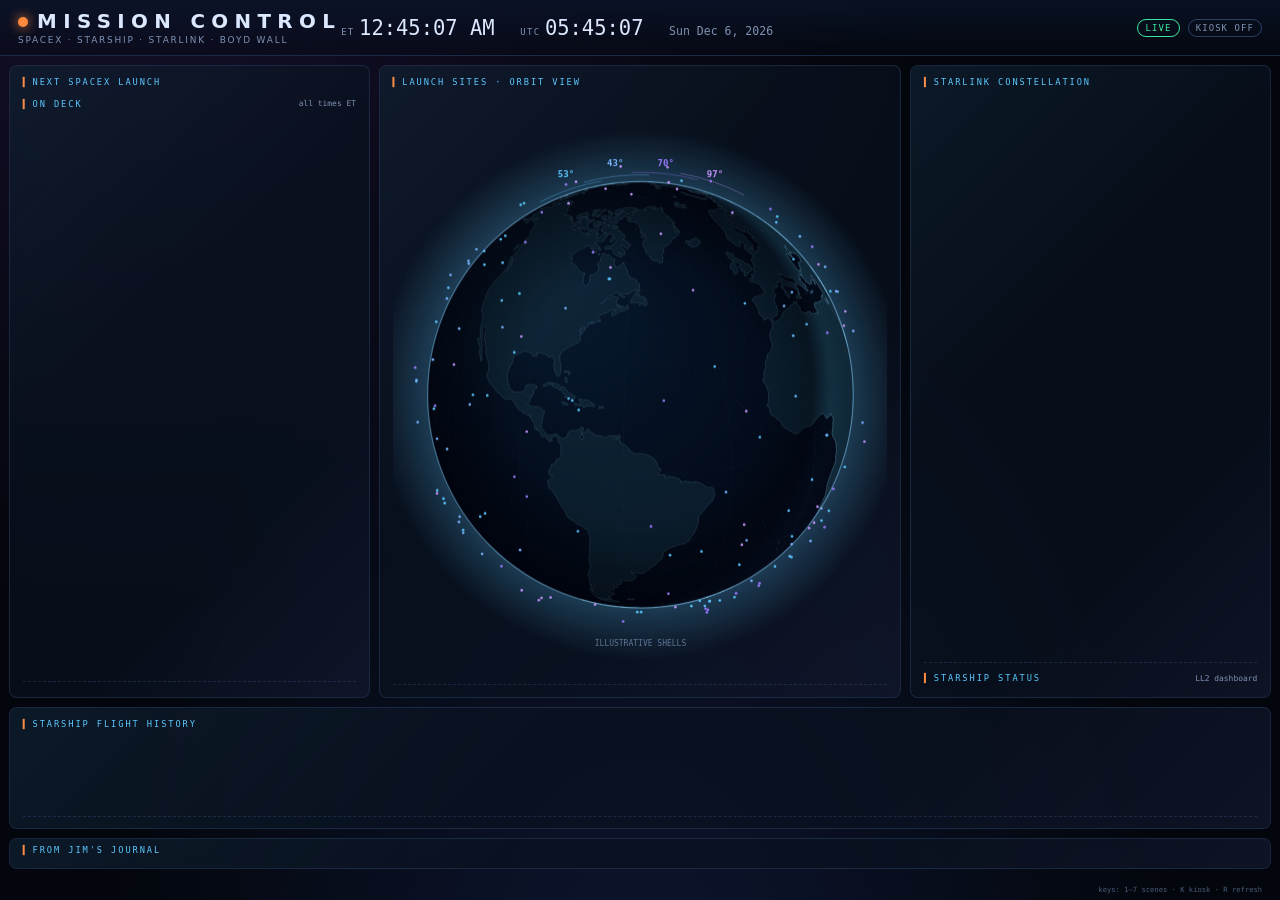
==== web/index.html @ 03c02f6c "Import mission-control from TokenMax box" ====
<!doctype html>
<html lang="en">
<head>
<meta charset="utf-8">
<meta name="viewport" content="width=device-width,initial-scale=1">
<title>Mission Control · SpaceX · Starship · Starlink</title>
<link rel="stylesheet" href="style.css">
</head>
<body class="scene-overview">
<div id="stars"></div>
<header id="top">
  <div class="brand">
    <div class="logo"><span class="dot"></span>MISSION&nbsp;CONTROL</div>
    <div class="sub">SpaceX · Starship · Starlink · Boyd wall</div>
  </div>
  <div class="clocks">
    <div class="clock"><span class="lbl">ET</span><span id="clock-et">--:--:--</span></div>
    <div class="clock"><span class="lbl">UTC</span><span id="clock-utc">--:--:--</span></div>
    <div class="clock date" id="clock-date"></div>
  </div>
  <div class="last" id="last"></div>
  <div class="pills">
    <span class="pill" id="mode-pill">LIVE</span>
    <span class="pill ghost" id="kiosk-pill" title="Press K">KIOSK OFF</span>
  </div>
</header>

<main id="wall">
  <section class="panel" id="p-launch" data-panel="launch">
    <div class="ph"><span class="tag">NEXT SPACEX LAUNCH</span><span class="rt" id="hero-status"></span></div>
    <div id="hero"></div>
    <div class="ph small"><span class="tag">ON DECK</span><span class="rt">all times ET</span></div>
    <ol id="queue"></ol>
    <div class="src" id="src-launch"></div>
  </section>

  <section class="panel globe-panel" id="p-globe" data-panel="globe">
    <div class="ph"><span class="tag">LAUNCH SITES · ORBIT VIEW</span><span class="rt" id="globe-caption"></span></div>
    <canvas id="globe"></canvas>
    <div id="globe-legend"></div>
    <div class="src" id="src-globe"></div>
  </section>

  <section class="panel" id="p-right" data-panel="starlink">
    <div class="ph"><span class="tag">STARLINK CONSTELLATION</span><span class="rt" id="sl-asof"></span></div>
    <div id="starlink"></div>
    <div class="src" id="src-starlink"></div>
    <div class="ph small"><span class="tag">STARSHIP STATUS</span><span class="rt">LL2 dashboard</span></div>
    <div id="ss-status"></div>
  </section>

  <section class="panel wide" id="p-starship" data-panel="starship">
    <div class="ph"><span class="tag">STARSHIP FLIGHT HISTORY</span><span class="rt" id="ss-record"></span></div>
    <div id="timeline"></div>
    <div class="src" id="src-starship"></div>
  </section>

  <section class="panel wide" id="p-journal" data-panel="journal">
    <div class="ph"><span class="tag">FROM JIM'S JOURNAL</span><span class="rt" id="journal-files"></span></div>
    <div id="journal"><div id="journal-track"></div></div>
  </section>
</main>

<div id="spot" aria-hidden="true"></div>
<div id="kbar"><span id="kbar-fill"></span><em id="kbar-label"></em></div>
<footer id="foot"><span id="foot-l"></span><span id="foot-r">keys: 1–7 scenes · K kiosk · R refresh</span></footer>

<!--INLINE-DATA-->
<script src="land.js"></script>
<script src="globe.js"></script>
<script src="app.js"></script>
</body>
</html>
---- web/style.css ----
:root{
  --bg:#03060c; --panel:rgba(10,18,32,.72); --line:rgba(120,170,255,.16); --line2:rgba(120,170,255,.32);
  --txt:#dce8ff; --dim:#7f92b3; --faint:#4c5d7c; --accent:#5cc8ff; --accent2:#9b7bff; --hot:#ff8a3d;
  --ok:#3ce8a0; --bad:#ff5468; --warn:#ffc04d; --mono:"DejaVu Sans Mono",ui-monospace,Menlo,Consolas,monospace;
  --sans:"Inter","Segoe UI","DejaVu Sans",system-ui,sans-serif;
  --u:min(1vw,1.78vh);
}
*{box-sizing:border-box;margin:0;padding:0}
html,body{height:100%;background:var(--bg);color:var(--txt);font-family:var(--sans);overflow:hidden}
body{font-size:calc(var(--u)*.78)}
a{color:var(--accent);text-decoration:none} a:hover{text-decoration:underline}
#stars{position:fixed;inset:0;z-index:0;background:
  radial-gradient(ellipse at 50% 120%,rgba(60,90,200,.20),transparent 60%),
  radial-gradient(ellipse at 10% -10%,rgba(150,80,255,.12),transparent 50%),#03060c}
#stars::after{content:"";position:absolute;inset:0;background-image:
  radial-gradient(1px 1px at 12% 18%,#fff8,transparent),radial-gradient(1px 1px at 72% 12%,#fff6,transparent),
  radial-gradient(1px 1px at 33% 72%,#fff5,transparent),radial-gradient(1px 1px at 88% 66%,#fff7,transparent),
  radial-gradient(1px 1px at 55% 40%,#fff4,transparent),radial-gradient(1.5px 1.5px at 22% 88%,#fff6,transparent),
  radial-gradient(1px 1px at 95% 30%,#fff5,transparent),radial-gradient(1px 1px at 5% 55%,#fff5,transparent);
  animation:tw 6s ease-in-out infinite alternate}
@keyframes tw{to{opacity:.4}}
header,main,footer{position:relative;z-index:1}
header#top{height:calc(var(--u)*4.4);display:flex;align-items:center;justify-content:space-between;padding:0 calc(var(--u)*1.4);
  border-bottom:1px solid var(--line);background:linear-gradient(180deg,rgba(10,20,40,.85),rgba(5,10,20,.4))}
.logo{font-weight:800;letter-spacing:.32em;font-size:calc(var(--u)*1.55);display:flex;align-items:center;gap:calc(var(--u)*.7)}
.logo .dot{width:calc(var(--u)*.8);height:calc(var(--u)*.8);border-radius:50%;background:var(--hot);box-shadow:0 0 12px var(--hot);animation:pulse 1.6s infinite}
@keyframes pulse{50%{opacity:.35;transform:scale(.8)}}
.sub{color:var(--dim);letter-spacing:.2em;font-size:calc(var(--u)*.7);text-transform:uppercase;margin-top:2px}
.clocks{display:flex;gap:calc(var(--u)*2);align-items:baseline;font-family:var(--mono)}
.clock{font-size:calc(var(--u)*1.6);font-variant-numeric:tabular-nums}
.clock .lbl{font-size:calc(var(--u)*.7);color:var(--dim);margin-right:.5em;letter-spacing:.15em}
.clock.date{font-size:calc(var(--u)*.9);color:var(--dim)}
.pills{display:flex;gap:8px}
.pill{font-family:var(--mono);font-size:calc(var(--u)*.7);padding:.35em .8em;border:1px solid var(--ok);color:var(--ok);border-radius:99px;letter-spacing:.12em}
.pill.snap{border-color:var(--warn);color:var(--warn)}
.pill.ghost{border-color:var(--line2);color:var(--dim)} .pill.on{border-color:var(--accent);color:var(--accent);box-shadow:0 0 10px rgba(92,200,255,.4)}

main#wall{height:calc(100vh - var(--u)*4.4 - var(--u)*1.7);display:grid;gap:calc(var(--u)*.7);padding:calc(var(--u)*.7);
  grid-template-columns:29fr 42fr 29fr;grid-template-rows:minmax(0,1fr) auto auto;
  grid-template-areas:"launch globe right" "starship starship starship" "journal journal journal"}
#p-launch{grid-area:launch}#p-globe{grid-area:globe}#p-right{grid-area:right}#p-starship{grid-area:starship}#p-journal{grid-area:journal}
.panel{background:var(--panel);border:1px solid var(--line);border-radius:calc(var(--u)*.6);padding:calc(var(--u)*.8) calc(var(--u)*1);
  display:flex;flex-direction:column;min-height:0;overflow:hidden;backdrop-filter:blur(6px);position:relative;transition:opacity .6s,filter .6s,box-shadow .6s,transform .6s}
.panel::before{content:"";position:absolute;inset:0;border-radius:inherit;pointer-events:none;
  background:linear-gradient(135deg,rgba(92,200,255,.06),transparent 40%,transparent 70%,rgba(155,123,255,.05))}
.ph{display:flex;justify-content:space-between;align-items:center;margin-bottom:calc(var(--u)*.5)}
.ph.small{margin-top:calc(var(--u)*.45);margin-bottom:calc(var(--u)*.3)}
.tag{font-family:var(--mono);letter-spacing:.22em;font-size:calc(var(--u)*.68);color:var(--accent);text-transform:uppercase}
.tag::before{content:"▍";color:var(--hot);margin-right:.3em}
.rt{font-family:var(--mono);font-size:calc(var(--u)*.62);color:var(--dim)}
.src{margin-top:auto;padding-top:calc(var(--u)*.4);font-family:var(--mono);font-size:calc(var(--u)*.56);color:var(--faint);border-top:1px dashed var(--line);line-height:1.5}
.src b{color:var(--dim);font-weight:600}
.src a{color:var(--dim)}

/* hero */
#hero .mname{font-size:calc(var(--u)*1.6);font-weight:800;line-height:1.1;letter-spacing:.01em}
#hero .veh{color:var(--dim);font-size:calc(var(--u)*.85);margin-top:.3em}
.tminus{font-family:var(--mono);font-variant-numeric:tabular-nums;font-weight:700;font-size:calc(var(--u)*2.9);margin:.15em 0 0;
  background:linear-gradient(180deg,#fff,#8fd8ff);-webkit-background-clip:text;background-clip:text;color:transparent;text-shadow:0 0 30px rgba(92,200,255,.25);white-space:nowrap}
.tminus .u{font-size:.32em;color:var(--dim);-webkit-text-fill-color:var(--dim);margin:0 .25em 0 .05em;letter-spacing:.1em}
.tminus.coarse{font-size:calc(var(--u)*2.2)}
.kv{display:grid;grid-template-columns:auto 1fr;gap:.15em .9em;font-size:calc(var(--u)*.76);margin-top:.2em}
.kv dt{color:var(--dim);font-family:var(--mono);font-size:.85em;letter-spacing:.1em;text-transform:uppercase}
.kv dd{color:var(--txt)}
.badge{display:inline-block;font-family:var(--mono);font-size:calc(var(--u)*.62);padding:.15em .55em;border-radius:4px;border:1px solid currentColor;letter-spacing:.08em;margin-right:.4em;vertical-align:middle}
.b-go{color:var(--ok)} .b-tbc{color:var(--warn)} .b-tbd{color:var(--bad)} .b-net{color:var(--accent2)} .b-prec{color:var(--dim)}
#queue{list-style:none;display:flex;flex-direction:column;flex:1 1 auto;gap:calc(var(--u)*.25);overflow:hidden;min-height:0}
#queue li{display:grid;grid-template-columns:1fr auto;gap:1px 10px;padding:calc(var(--u)*.28) calc(var(--u)*.5);border:1px solid var(--line);border-radius:6px;background:rgba(255,255,255,.02);transition:background .4s,border-color .4s}
#queue li.hl{border-color:var(--accent);background:rgba(92,200,255,.08)}
#queue .qm{font-weight:700;font-size:calc(var(--u)*.85);white-space:nowrap;overflow:hidden;text-overflow:ellipsis}
#queue .qc{font-family:var(--mono);font-variant-numeric:tabular-nums;font-size:calc(var(--u)*.9);color:#bfe6ff;text-align:right;white-space:nowrap}
#queue .qs{grid-column:1/-1;color:var(--dim);font-size:calc(var(--u)*.66);white-space:nowrap;overflow:hidden;text-overflow:ellipsis}

/* globe */
.globe-panel{padding-bottom:calc(var(--u)*.6)}
#globe{flex:1;min-height:0;width:100%}
#globe-legend{position:absolute;left:calc(var(--u)*1);bottom:calc(var(--u)*2.4);font-family:var(--mono);font-size:calc(var(--u)*.6);color:var(--dim);line-height:1.6;pointer-events:none}
#globe-legend i{display:inline-block;width:.8em;height:.8em;border-radius:50%;margin-right:.4em;vertical-align:-1px}

/* starlink */
.sl-hero{display:flex;align-items:baseline;gap:.5em}
.sl-big{font-family:var(--mono);font-size:calc(var(--u)*2.5);font-weight:800;font-variant-numeric:tabular-nums;color:#fff;text-shadow:0 0 24px rgba(92,200,255,.35)}
.sl-lbl{color:var(--dim);font-size:calc(var(--u)*.8)}
.sl-grid{display:grid;grid-template-columns:repeat(3,1fr);gap:calc(var(--u)*.45);margin-top:calc(var(--u)*.5)}
.stat{border:1px solid var(--line);border-radius:6px;padding:calc(var(--u)*.28) calc(var(--u)*.45);background:rgba(255,255,255,.02)}
.stat .v{font-family:var(--mono);font-size:calc(var(--u)*1.02);font-weight:700;font-variant-numeric:tabular-nums}
.stat .k{color:var(--dim);font-size:calc(var(--u)*.6);letter-spacing:.06em;text-transform:uppercase}
.gens{margin-top:calc(var(--u)*.4);display:flex;flex-direction:column;gap:calc(var(--u)*.15)}
.gen{display:grid;grid-template-columns:calc(var(--u)*4.5) 1fr calc(var(--u)*3.6);align-items:center;gap:8px;font-size:calc(var(--u)*.7)}
.gen .bar{height:calc(var(--u)*.55);background:rgba(255,255,255,.06);border-radius:99px;overflow:hidden}
.gen .bar span{display:block;height:100%;background:linear-gradient(90deg,var(--accent),var(--accent2));border-radius:99px;transform-origin:left;animation:grow 1.4s ease-out both}
@keyframes grow{from{transform:scaleX(0)}}
.gen .n{font-family:var(--mono);text-align:right;color:var(--txt)}
#ss-status{font-size:calc(var(--u)*.78);display:flex;flex-direction:column;gap:calc(var(--u)*.35)}
.ss-next{border:1px dashed var(--line2);border-radius:6px;padding:calc(var(--u)*.45) calc(var(--u)*.6)}
.ss-next .t{font-weight:800;font-size:calc(var(--u)*1.1)}
.ss-note{color:var(--dim);font-size:calc(var(--u)*.66);line-height:1.4}

/* timeline */
#p-starship{padding-bottom:calc(var(--u)*.5)}
#timeline{position:relative;height:calc(var(--u)*6.3)}
#timeline .track{position:absolute;left:0;right:0;top:calc(var(--u)*2.2);height:2px;background:linear-gradient(90deg,var(--faint),var(--accent),var(--accent2))}
#timeline .node{position:absolute;top:calc(var(--u)*2.2);transform:translate(-50%,-50%);text-align:center}
#timeline .node .o{width:calc(var(--u)*1.25);height:calc(var(--u)*1.25);border-radius:50%;margin:0 auto;border:2px solid currentColor;background:radial-gradient(circle,currentColor 35%,transparent 40%);box-shadow:0 0 12px currentColor}
#timeline .node.small .o{width:calc(var(--u)*.6);height:calc(var(--u)*.6);box-shadow:none}
#timeline .node .l{position:absolute;top:calc(var(--u)*1.2);left:50%;transform:translateX(-50%);white-space:nowrap;font-family:var(--mono);font-size:calc(var(--u)*.66);color:var(--txt)}
#timeline .node .d{position:absolute;top:calc(var(--u)*2.15);left:50%;transform:translateX(-50%);white-space:nowrap;font-family:var(--mono);font-size:calc(var(--u)*.56);color:var(--dim)}
#timeline .node .r{position:absolute;bottom:calc(var(--u)*1.05);left:50%;transform:translateX(-50%);white-space:nowrap;font-family:var(--mono);font-size:calc(var(--u)*.52);color:currentColor;opacity:.9}
#timeline .node.small .l,#timeline .node.small .d{display:none}
#timeline .node.up .o{border-style:dashed;background:none;animation:pulse 1.6s infinite}
#timeline .proto{position:absolute;top:calc(var(--u)*3.0);font-family:var(--mono);font-size:calc(var(--u)*.56);color:var(--dim);white-space:nowrap}
.c-ok{color:var(--ok)} .c-bad{color:var(--bad)} .c-warn{color:var(--warn)} .c-up{color:var(--accent)}
#timeline .legend{position:absolute;right:0;top:0;font-family:var(--mono);font-size:calc(var(--u)*.6);color:var(--dim)}
#timeline .legend span{margin-left:1em}

/* journal */
#p-journal{padding-top:calc(var(--u)*.5);padding-bottom:calc(var(--u)*.5)}
#journal{overflow:hidden;mask-image:linear-gradient(90deg,transparent,#000 3%,#000 97%,transparent)}
#journal-track{display:flex;gap:calc(var(--u)*.7);width:max-content;animation:marq var(--marq,120s) linear infinite}
#journal:hover #journal-track{animation-play-state:paused}
@keyframes marq{to{transform:translateX(-50%)}}
.jc{width:calc(var(--u)*26);flex:none;border:1px solid var(--line);border-radius:6px;padding:calc(var(--u)*.45) calc(var(--u)*.6);background:rgba(255,255,255,.025)}
.jc .jd{font-family:var(--mono);font-size:calc(var(--u)*.58);color:var(--hot);letter-spacing:.1em}
.jc .jt{font-weight:700;font-size:calc(var(--u)*.76);line-height:1.25;margin:.15em 0;display:-webkit-box;-webkit-line-clamp:2;-webkit-box-orient:vertical;overflow:hidden}
.jc .jx{color:var(--dim);font-size:calc(var(--u)*.62);line-height:1.35;margin:.2em 0 .35em;display:-webkit-box;-webkit-line-clamp:2;-webkit-box-orient:vertical;overflow:hidden}
.jc .jl{font-family:var(--mono);font-size:calc(var(--u)*.58)}
.jc .jl a{margin-right:.8em}

footer#foot{height:calc(var(--u)*1.7);display:flex;justify-content:space-between;align-items:center;padding:0 calc(var(--u)*1.4);font-family:var(--mono);font-size:calc(var(--u)*.56);color:var(--faint)}

/* kiosk / spotlight scenes */
body.focusing .panel{opacity:.28;filter:saturate(.5)}
body.focusing .panel.focus{opacity:1;filter:none;box-shadow:0 0 0 1px var(--accent),0 0 40px rgba(92,200,255,.25)}
#spot{position:fixed;inset:0;z-index:5;display:flex;align-items:flex-end;justify-content:center;padding-bottom:calc(var(--u)*2.6);pointer-events:none;opacity:0;transition:opacity .8s}
#spot.show{opacity:1}
#spot .card{background:rgba(3,8,18,.86);border:1px solid var(--line2);border-radius:14px;padding:calc(var(--u)*1.1) calc(var(--u)*3);min-width:62vw;text-align:center;box-shadow:0 0 80px rgba(92,200,255,.18)}
#spot .k{font-family:var(--mono);letter-spacing:.3em;color:var(--accent);font-size:calc(var(--u)*.9)}
#spot .m{font-size:calc(var(--u)*2.4);font-weight:800;margin:.1em 0}
#spot .tminus{font-size:calc(var(--u)*5.2);margin:0}
#spot .tminus.coarse{font-size:calc(var(--u)*4)}
#spot .s{color:var(--dim);font-size:calc(var(--u)*1);margin-top:.25em}
#spot .s2{color:var(--faint);font-family:var(--mono);font-size:calc(var(--u)*.65);margin-top:.6em}

.last{font-family:var(--mono);font-size:calc(var(--u)*.66);color:var(--dim);text-align:right;line-height:1.35;max-width:24vw}
.last b{color:var(--txt);font-weight:600}
.last .tp{color:#bfe6ff;font-variant-numeric:tabular-nums}
#kbar{position:fixed;left:0;right:0;top:calc(var(--u)*4.4);height:3px;z-index:6;opacity:0;transition:opacity .4s;background:rgba(255,255,255,.04)}
body.kiosk #kbar{opacity:1}
#kbar-fill{display:block;height:100%;width:0;background:linear-gradient(90deg,var(--hot),var(--accent),var(--accent2));box-shadow:0 0 12px var(--accent);transition:width .1s linear}
#kbar-label{position:absolute;right:calc(var(--u)*1.4);top:4px;font-style:normal;font-family:var(--mono);font-size:calc(var(--u)*.56);color:var(--accent);letter-spacing:.2em}
#spot.at-top{align-items:flex-start;padding-top:calc(var(--u)*7)}
#spot .card.top .m{font-size:calc(var(--u)*2)}

/* QA sweep 2026-10-07: keep header clocks on one line at laptop widths (1440) */
.clock{white-space:nowrap}
.pill{white-space:nowrap}
.last{max-width:none;flex:1 1 0;min-width:0;margin:0 calc(var(--u)*1.2);white-space:nowrap;overflow:hidden;text-overflow:ellipsis}

/* remaster 2026-10-10: cinematic focus vignette + starlink spotlight numbers */
body.focusing #stars::before{content:"";position:absolute;inset:0;background:radial-gradient(ellipse at 50% 45%,transparent 35%,rgba(0,0,0,.45) 100%);pointer-events:none}
#spot .card .m{text-shadow:0 0 40px rgba(92,200,255,.25)}
.globe-panel #globe-caption{letter-spacing:.08em}
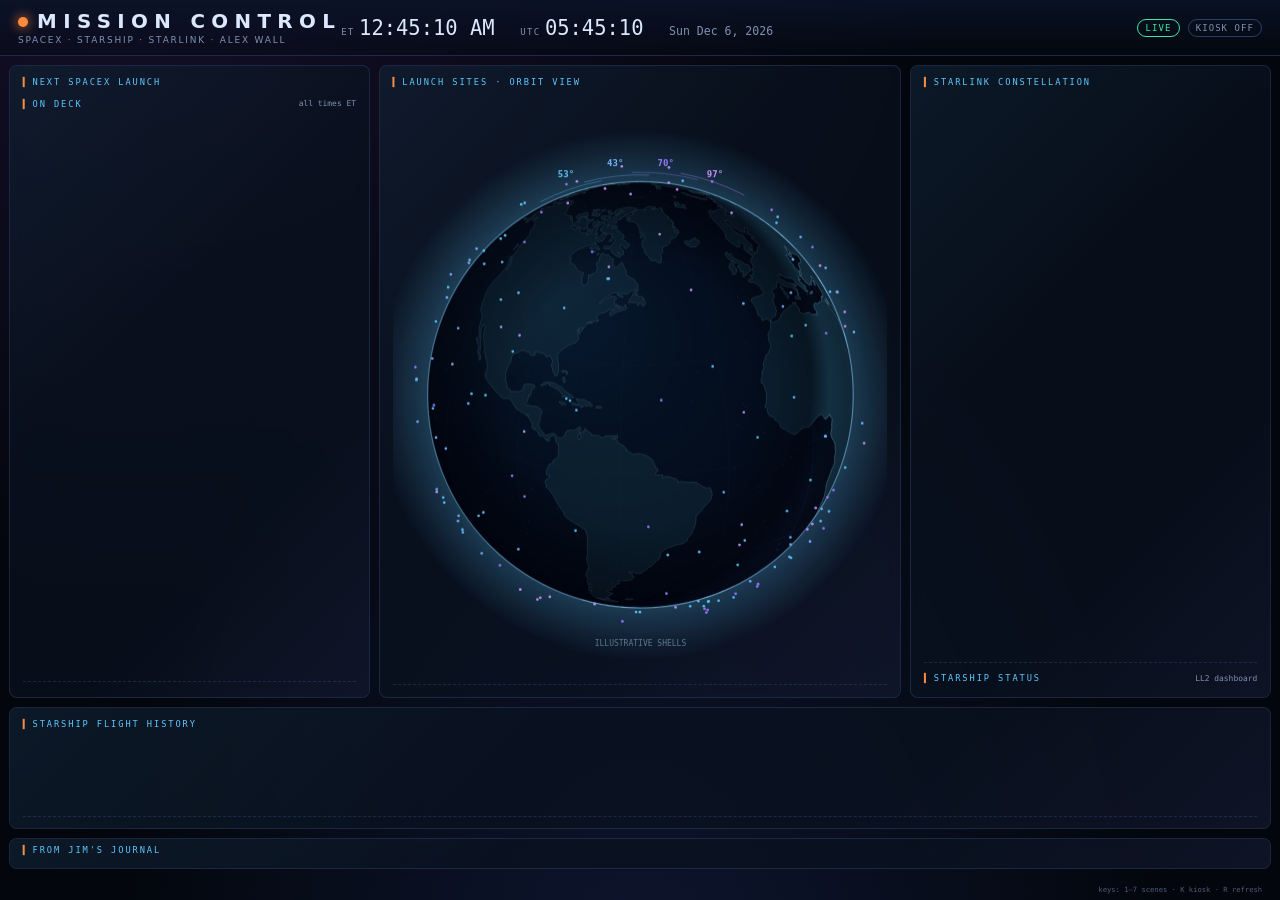
==== commit fdc10e6f: "privacy: scrub family names from demo UI Boyd ordered this scrub on Nov 5 (voice) so Demo Director d" ====
--- a/web/index.html
+++ b/web/index.html
@@ -11,7 +11,7 @@
 <header id="top">
   <div class="brand">
     <div class="logo"><span class="dot"></span>MISSION&nbsp;CONTROL</div>
-    <div class="sub">SpaceX · Starship · Starlink · Boyd wall</div>
+    <div class="sub">SpaceX · Starship · Starlink · Alex wall</div>
   </div>
   <div class="clocks">
     <div class="clock"><span class="lbl">ET</span><span id="clock-et">--:--:--</span></div>
